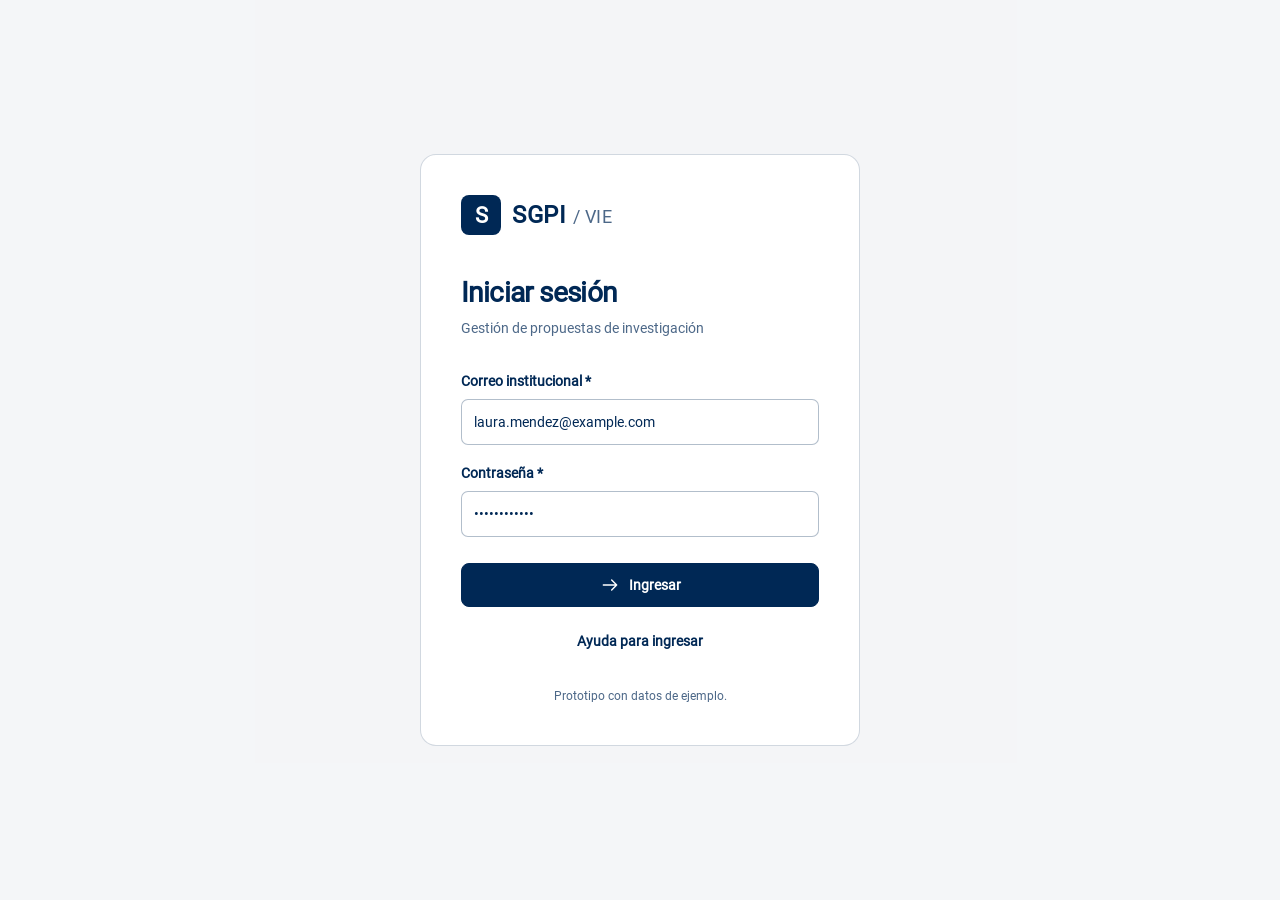
==== index.html @ 0a95ca33 "Primera version" ====
<!doctype html>
<html lang="es"><head><meta charset="utf-8"><meta name="viewport" content="width=device-width,initial-scale=1"><title>SGPI · VIE — Prototipo interactivo</title><link rel="stylesheet" href="styles.css"></head><body><div id="app"></div><div id="modal-root"></div><div id="toast" role="status" aria-live="polite"></div><script src="content.js"></script><script src="app.js"></script></body></html>
---- styles.css ----
@font-face{font-family:Roboto;src:url('assets/Roboto-Regular.ttf') format('truetype');font-style:normal;font-weight:400;font-display:swap}
:root{--blue:#002855;--red:#ef3340;--white:#fff;--line:rgba(0,40,85,.18);--muted:rgba(0,40,85,.7);--soft:rgba(0,40,85,.045);--radius:10px;--shadow:0 18px 60px rgba(0,40,85,.18)}
*{box-sizing:border-box}body{margin:0;background:var(--white);color:var(--blue);font:16px/1.5 Roboto,Arial,sans-serif}button,input,select,textarea{font:inherit;color:inherit}button,a,input,select,textarea{outline-offset:4px}button:focus-visible,a:focus-visible,input:focus-visible,select:focus-visible,textarea:focus-visible{outline:3px solid var(--red)}button,a{touch-action:manipulation}button{cursor:pointer}button:disabled{cursor:not-allowed;opacity:.42}a{color:inherit}button svg{flex-shrink:0}.icon{width:20px;height:20px;fill:none;stroke:currentColor;stroke-width:1.7;stroke-linecap:round;stroke-linejoin:round}.app{display:grid;grid-template-columns:232px 1fr;min-height:100vh}.sidebar{background:var(--blue);color:white;padding:34px 20px 24px;display:flex;flex-direction:column;gap:30px;position:fixed;top:0;bottom:0;width:232px;z-index:10}.brand{display:flex;align-items:center;gap:11px}.brand-mark{width:40px;height:40px;background:white;color:var(--blue);display:grid;place-items:center;font-weight:700;font-size:22px;border-radius:8px;border-bottom:4px solid var(--red)}.brand-name{font-size:24px;font-weight:700;letter-spacing:.5px}.brand-sub{font-size:11px;opacity:.76;margin-top:-2px}.nav-title{font-size:10px;letter-spacing:1.8px;opacity:.6;margin:0 12px 10px}.nav-group{display:grid;gap:5px}.nav-item{display:flex;align-items:center;gap:12px;text-align:left;border:0;background:transparent;color:white;width:100%;padding:12px;border-radius:8px;min-height:46px;font-size:14px;line-height:20px}.nav-item.active{background:white;color:var(--blue);font-weight:700}.nav-item:hover:not(.active){background:rgba(255,255,255,.1)}.sidebar-foot{margin-top:auto;font-size:11px;padding:16px 12px 0;border-top:1px solid rgba(255,255,255,.24);opacity:.8}.main{grid-column:2;min-width:0}.topbar{height:80px;border-bottom:1px solid var(--line);padding:0 40px;display:flex;align-items:center;justify-content:space-between;gap:20px;background:white}.topbar-context{font-size:13px;display:flex;gap:12px;align-items:center}.sep{height:18px;border-left:1px solid var(--line)}.topbar-actions{display:flex;align-items:center;gap:20px}.icon-btn{display:grid;place-items:center;width:44px;height:44px;border:1px solid var(--line);border-radius:10px;background:white;position:relative}.notif-dot{position:absolute;right:9px;top:7px;width:6px;height:6px;border-radius:50%;background:var(--red)}.profile-btn{border:0;background:white;display:flex;align-items:center;gap:10px;text-align:left;line-height:18px;font-size:13px;min-height:44px}.avatar{display:grid;place-items:center;background:var(--soft);border:1px solid var(--line);border-radius:50%;width:38px;height:38px;font-size:12px;font-weight:700}.muted{color:var(--muted)}.small{font-size:13px}.micro{font-size:11px}.content{padding:30px 40px 28px;max-width:1600px;margin:auto}.breadcrumb{display:flex;align-items:center;gap:8px;font-size:12px;color:var(--muted);margin-bottom:22px}.breadcrumb button{border:0;background:transparent;padding:0;font-size:12px}.page-heading{display:flex;justify-content:space-between;gap:24px;align-items:flex-start;margin-bottom:28px}h1,h2,h3,p{margin:0}h1{font-size:32px;line-height:1.25;letter-spacing:-.6px}h2{font-size:21px;line-height:1.35;letter-spacing:-.2px}h3{font-size:16px;line-height:24px}.subtitle{font-size:14px;color:var(--muted);margin-top:9px;max-width:800px}.eyebrow{font-size:11px;font-weight:700;letter-spacing:1.4px;text-transform:uppercase;margin-bottom:10px}.action-row{display:flex;align-items:center;gap:12px;flex-wrap:wrap}.btn{min-height:44px;display:inline-flex;align-items:center;justify-content:center;gap:9px;border-radius:8px;padding:10px 18px;font-size:14px;font-weight:600;text-decoration:none;white-space:nowrap;border:1px solid var(--blue);background:var(--blue);color:white}.btn:hover{box-shadow:0 3px 0 rgba(0,40,85,.18);transform:translateY(-1px)}.btn.secondary{background:white;color:var(--blue);border-color:var(--line)}.btn.text{background:transparent;color:var(--blue);border-color:transparent;padding:10px 5px}.btn.danger{background:white;color:var(--blue);border-color:var(--red)}.btn.compact{padding:8px 12px;min-height:40px;font-size:13px}.badge{font-size:11px;font-weight:600;display:inline-flex;align-items:center;gap:6px;padding:5px 10px;border:1px solid var(--line);border-radius:20px;line-height:18px;white-space:nowrap;background:white}.badge.attention{border-color:var(--red)}.badge.solid{background:var(--blue);border-color:var(--blue);color:white}.badge .dot{width:5px;height:5px;border-radius:50%;background:currentColor}.card{border:1px solid var(--line);border-radius:12px;background:white;overflow:hidden}.card-pad{padding:24px}.section-head{display:flex;align-items:center;justify-content:space-between;gap:16px;margin-bottom:20px}.grid{display:grid;gap:20px}.grid.two{grid-template-columns:1fr 1fr}.grid.three{grid-template-columns:repeat(3,1fr)}.grid.four{grid-template-columns:repeat(4,1fr)}.stack{display:grid;gap:20px}.metric{padding:20px 24px;display:flex;flex-direction:column;gap:10px}.metric .value{font-size:32px;line-height:1.1;font-weight:700;letter-spacing:-1px}.metric .label{font-size:12px;color:var(--muted)}.metric .note{font-size:11px;display:flex;gap:6px;align-items:center}.metric .icon{width:18px;height:18px}.hero{background:var(--blue);color:white;padding:28px 32px;border-radius:12px;display:flex;justify-content:space-between;align-items:center;gap:24px;position:relative;overflow:hidden}.hero p{font-size:14px;opacity:.8;max-width:650px;margin-top:8px}.hero .btn{background:white;color:var(--blue);border-color:white}.hero:before{content:'';position:absolute;left:0;top:0;bottom:0;width:5px;background:var(--red)}.hero .eyebrow{opacity:.75}.mt{margin-top:24px}.mb{margin-bottom:24px}.two-col{display:grid;grid-template-columns:minmax(0,1fr) 310px;gap:24px}.project-name{font-weight:600;font-size:14px;display:block;line-height:21px}.project-code{font-size:11px;color:var(--muted);display:block;margin-bottom:5px}.table-wrap{width:100%;overflow-x:auto}table{width:100%;border-collapse:collapse;font-size:13px;text-align:left}th{font-size:10px;text-transform:uppercase;letter-spacing:.7px;font-weight:600;background:var(--soft);color:var(--muted);padding:13px 18px;white-space:nowrap}td{padding:17px 18px;border-top:1px solid var(--line);vertical-align:middle}tr:last-child td{border-bottom:0}td .btn{font-size:12px}tr.clickable{cursor:pointer}tr.clickable:hover{background:var(--soft)}.table-foot{padding:15px 20px;display:flex;justify-content:space-between;border-top:1px solid var(--line);font-size:12px;color:var(--muted)}.list-item{display:flex;gap:16px;align-items:flex-start;padding:18px 0;border-bottom:1px solid var(--line)}.list-item:last-child{border:0;padding-bottom:0}.list-item:first-child{padding-top:0}.list-item .list-icon{display:grid;place-items:center;min-width:38px;height:38px;background:var(--soft);border-radius:8px}.list-item p{font-size:13px;color:var(--muted);margin-top:5px}.list-item .grow{flex:1}.notice{display:flex;align-items:flex-start;gap:13px;border:1px solid var(--line);border-left:3px solid var(--blue);background:var(--soft);padding:16px 18px;border-radius:7px;font-size:13px}.notice.warning{border-left-color:var(--red);background:white}.notice .icon{flex-shrink:0}.notice strong{display:block;margin-bottom:3px;font-size:14px}.notice p{color:var(--muted)}.progress{height:5px;background:var(--soft);border-radius:4px;overflow:hidden}.progress span{display:block;height:100%;background:var(--blue);border-radius:4px}.form-layout{display:grid;grid-template-columns:204px minmax(0,1fr);gap:28px}.stepper{display:flex;flex-direction:column;gap:4px}.step{display:flex;align-items:center;gap:10px;font-size:12px;line-height:18px;min-height:43px;border:0;background:transparent;border-radius:7px;padding:8px 10px;text-align:left}.step span{display:grid;place-items:center;min-width:22px;height:22px;border:1px solid var(--line);border-radius:50%;font-size:10px}.step.active{background:var(--blue);color:white;font-weight:700}.step.active span{border-color:rgba(255,255,255,.4)}.step.done span{background:var(--soft)}.form-card{padding:26px 28px}.form-title{display:flex;justify-content:space-between;align-items:center;margin-bottom:24px}.form-title h2{font-size:20px}.field{display:flex;flex-direction:column;gap:7px;margin-bottom:18px;min-width:0}.field:last-child{margin-bottom:0}.field label{font-size:13px;font-weight:600}.field input,.field select,.field textarea{width:100%;min-height:46px;border:1px solid rgba(0,40,85,.3);border-radius:7px;background:white;padding:11px 12px;font-size:14px;line-height:22px}.field textarea{resize:vertical;min-height:100px}.field .help{font-size:11px;color:var(--muted);line-height:17px}.field.error input,.field.error textarea,.field.error select{border-color:var(--red);border-width:2px}.field .error-msg{font-size:12px;font-weight:500}.field-row{display:grid;grid-template-columns:1fr 1fr;gap:20px}.field-row.three{grid-template-columns:repeat(3,1fr)}.form-footer{display:flex;justify-content:space-between;align-items:center;margin-top:24px;padding-top:20px;border-top:1px solid var(--line);gap:16px}.saved{font-size:11px;color:var(--muted);display:flex;gap:6px;align-items:center}.tabs{display:flex;gap:22px;border-bottom:1px solid var(--line);margin-bottom:24px;overflow:auto}.tab{font-size:13px;min-height:44px;white-space:nowrap;border:0;background:transparent;padding:10px 0 12px;border-bottom:3px solid transparent}.tab.active{font-weight:700;border-bottom-color:var(--red)}.definition{display:grid;grid-template-columns:1fr 1fr;gap:20px 32px}.definition dt{font-size:11px;color:var(--muted);margin-bottom:5px}.definition dd{font-size:14px;margin:0;font-weight:500}.radio-card{position:relative;display:flex;gap:14px;border:1px solid var(--line);padding:20px;border-radius:9px;cursor:pointer}.radio-card:has(input:checked){border:2px solid var(--blue);padding:19px;background:var(--soft)}input[type=radio],input[type=checkbox]{accent-color:var(--blue);width:18px;height:18px;flex-shrink:0;cursor:pointer}.radio-card h3{margin-bottom:6px}.radio-card p{font-size:12px;color:var(--muted)}.checkline{display:flex;align-items:flex-start;gap:10px;font-size:13px;line-height:21px;margin:12px 0}.checkline input{margin-top:2px}.dropzone{border:1px dashed var(--blue);background:var(--soft);border-radius:10px;text-align:center;padding:28px}.dropzone .icon{width:30px;height:30px;margin-bottom:8px}.dropzone p{font-size:13px;margin:4px 0 16px}.doc-row{display:flex;align-items:center;gap:12px;padding:13px 0;border-bottom:1px solid var(--line)}.doc-row:last-child{border:0}.doc-icon{font-size:9px;font-weight:700;border:1px solid var(--line);border-radius:5px;padding:9px 5px}.doc-row strong{font-size:13px}.doc-row small{display:block;font-size:11px;color:var(--muted)}.doc-row .grow{flex:1}.timeline{display:grid;gap:0}.event{position:relative;padding:0 0 22px 28px;border-left:1px solid var(--line);margin-left:7px}.event:last-child{border-left:0;padding-bottom:0}.event:before{content:'';position:absolute;left:-5px;top:5px;width:9px;height:9px;border-radius:50%;background:white;border:2px solid var(--blue)}.event.current:before{background:var(--red);border-color:var(--red)}.event h3{font-size:13px}.event p{font-size:12px;color:var(--muted);margin-top:3px}.event small{font-size:10px;color:var(--muted)}.review-grid{display:grid;grid-template-columns:repeat(2,1fr);gap:10px}.review-row{display:flex;align-items:center;gap:10px;border:1px solid var(--line);border-radius:8px;padding:13px 14px;font-size:12px}.review-row .ok{font-weight:700}.review-row button{margin-left:auto;border:0;background:white;text-decoration:underline;font-size:11px}.score{font-size:46px;font-weight:700;line-height:1.2;letter-spacing:-2px}.score small{font-size:20px;font-weight:400;letter-spacing:0}.scorebar{height:8px;background:var(--soft);border-radius:4px;overflow:hidden}.scorebar span{display:block;background:var(--blue);height:100%}.pill-options{display:flex;gap:6px}.pill-options button{padding:6px 12px;border:1px solid var(--line);background:white;border-radius:6px;font-size:12px}.pill-options button.selected{color:white;background:var(--blue)}.empty{text-align:center;padding:55px 24px}.empty .icon{width:40px;height:40px;margin-bottom:18px}.empty p{max-width:440px;margin:10px auto 22px;font-size:14px;color:var(--muted)}.footer-note{display:flex;justify-content:space-between;gap:16px;color:var(--muted);font-size:10px;margin-top:28px;padding-top:16px;border-top:1px solid var(--line)}.footer-note button{border:0;background:white;color:var(--muted);font-size:10px;text-decoration:underline}.login{min-height:100vh;display:grid;grid-template-columns:49% 51%}.login-story{background:var(--blue);color:white;padding:52px 64px;display:flex;flex-direction:column;position:relative;overflow:hidden}.login-story h1{font-size:48px;line-height:1.15;letter-spacing:-1.4px;max-width:500px;margin:64px 0 24px}.login-story .intro{font-size:16px;line-height:26px;max-width:430px;opacity:.8}.login-story .paths{margin:46px 0;display:grid;gap:20px}.login-story .path{display:flex;align-items:center;gap:16px;font-size:14px}.login-story .path span{border:1px solid rgba(255,255,255,.35);border-radius:50%;width:30px;height:30px;display:grid;place-items:center;font-size:11px}.login-story .bottom{font-size:11px;opacity:.65;margin-top:auto}.login-story:after{content:'';position:absolute;right:-160px;bottom:60px;border:1px solid rgba(255,255,255,.16);width:400px;height:400px;border-radius:50%;pointer-events:none}.login-form{padding:70px;display:flex;flex-direction:column;justify-content:center}.login-form .inner{max-width:410px;width:100%;margin:auto}.login-form h2{font-size:28px;margin-bottom:10px}.login-form form{margin-top:32px}.login-form .btn{width:100%}.login-form .meta{font-size:11px;text-align:center;margin-top:24px;color:var(--muted)}.modal-backdrop{position:fixed;inset:0;background:rgba(0,40,85,.45);z-index:50;display:grid;place-items:center;padding:24px}.modal{background:white;border-radius:14px;box-shadow:var(--shadow);width:min(650px,100%);max-height:90vh;overflow:auto;padding:30px}.modal.wide{width:min(940px,100%)}.modal-head{display:flex;justify-content:space-between;align-items:flex-start;margin-bottom:24px;gap:20px}.modal-head h2{font-size:24px}.modal-head button{border:0;background:white;padding:0;width:32px;height:32px}.modal .actions{margin-top:26px;display:flex;justify-content:flex-end;gap:12px}.modal p{font-size:14px;color:var(--muted);margin-top:10px}.modal .notice p{font-size:13px;margin-top:0}.modal .role-option{display:flex;width:100%;text-align:left;gap:15px;align-items:center;padding:16px;border:1px solid var(--line);border-radius:8px;background:white;margin:10px 0}.modal .role-option:hover{border-color:var(--blue);background:var(--soft)}.role-option strong{display:block;font-size:14px}.role-option small{display:block;font-size:12px;color:var(--muted)}#toast{position:fixed;bottom:24px;right:24px;z-index:70;border:1px solid var(--line);box-shadow:var(--shadow);background:var(--blue);color:white;border-radius:9px;padding:14px 20px;font-size:14px;max-width:480px;display:none}.prototype-banner{display:flex;align-items:center;justify-content:space-between;gap:12px;padding:12px 18px;border:1px dashed var(--line);font-size:11px;border-radius:8px;margin-bottom:22px}.prototype-banner button{background:white;border:0;text-decoration:underline;font-size:11px}.accordion{border-bottom:1px solid var(--line);padding:16px 0}.accordion summary{cursor:pointer;min-height:28px;font-size:14px;font-weight:600}.accordion p{font-size:13px;color:var(--muted);margin:14px 0}.required-star{color:var(--blue)}.text-link{border:0;background:transparent;font-size:13px;padding:0;text-decoration:underline;cursor:pointer}.filters{display:flex;align-items:flex-end;gap:14px}.filters .field{flex:1;margin:0}.gantt{display:grid;grid-template-columns:210px repeat(8,1fr);gap:5px;font-size:11px;align-items:center}.gantt div{padding:8px 4px}.gantt .bar{background:var(--blue);height:12px;padding:0;border-radius:3px}.role-grid{display:grid;grid-template-columns:1fr 1fr;gap:12px}.role-card{padding:20px;border:1px solid var(--line);border-radius:10px}.role-card .btn{margin-top:14px}.result-count{font-size:13px;color:var(--muted)}.stat-strip{display:flex;gap:32px;border-top:1px solid var(--line);padding-top:20px;margin-top:20px}.stat-strip strong{font-size:20px;display:block}.stat-strip span{font-size:11px;color:var(--muted)}
@media(min-width:1600px){.content{padding:38px 56px}.topbar{padding:0 56px}}
@media(max-width:1100px){.app{grid-template-columns:190px 1fr}.sidebar{width:190px;padding:25px 14px}.content{padding:24px}.topbar{padding:0 24px}.two-col{grid-template-columns:1fr}.form-layout{grid-template-columns:175px 1fr;gap:18px}.grid.four{grid-template-columns:repeat(2,1fr)}.login-story{padding:40px}.login-form{padding:40px}.login-story h1{font-size:40px}.topbar-context{font-size:11px}.form-card{padding:22px}}
@media(max-width:750px){.app{display:block}.sidebar{position:static;width:100%;padding:15px 20px;gap:15px}.sidebar .brand-sub,.sidebar .nav-title,.sidebar-foot{display:none}.sidebar nav{display:flex;overflow:auto;gap:8px}.nav-group{display:flex;gap:8px}.nav-item{width:auto;white-space:nowrap;padding:8px 10px;font-size:12px}.sidebar>.nav-group{display:none}.nav-item .icon{display:none}.sidebar .brand{gap:8px}.brand-name{font-size:20px}.brand-mark{width:30px;height:30px;font-size:18px}.topbar{height:65px;padding:0 20px}.topbar-context .sep,.topbar-context>span:last-child{display:none}.content{padding:24px 20px}.page-heading{display:block}.page-heading>.action-row{margin-top:18px}h1{font-size:28px}.grid.two,.grid.three,.grid.four,.field-row,.field-row.three,.definition,.role-grid{grid-template-columns:1fr}.form-layout{display:block}.stepper{display:flex;flex-direction:row;overflow:auto;margin-bottom:20px}.step{white-space:nowrap}.hero{display:block;padding:24px}.hero>.btn{margin-top:20px}.filters{flex-wrap:wrap}.filters .field{min-width:45%}.form-card{padding:20px}.review-grid{grid-template-columns:1fr}.login{display:block}.login-story{padding:28px}.login-story h1{font-size:32px;margin:30px 0 15px}.login-story .paths,.login-story .bottom{display:none}.login-form{padding:35px 24px}.profile-btn .profile-text{display:none}.topbar-actions{gap:10px}.footer-note{display:block}.modal{padding:24px}.form-footer{flex-wrap:wrap}.stat-strip{gap:20px}.hero p{max-width:100%}}
.two-col{align-items:start}.stack{align-content:start}.form-card>details:last-of-type{margin-bottom:8px}.score,.metric .value{font-variant-numeric:tabular-nums}.sidebar .nav-title{color:white;opacity:.72}
.btn.compact{min-height:44px}.step{min-height:44px}.modal-head button{width:44px;height:44px;flex-shrink:0}select{min-height:44px}

/* Simplified VIE interface */
.sidebar{gap:34px}.brand-sub,.sidebar-foot{display:none}.topbar{height:72px}.topbar-context{font-size:18px;letter-spacing:.4px}.content{padding-top:36px}.micro,.project-code,.saved,.definition dt,.field .help,.doc-row small{font-size:12px}.small,.metric .label,.field label{font-size:14px}th{font-size:12px;text-transform:none;letter-spacing:0}.nav-title{font-size:12px;letter-spacing:.5px}.step{font-size:13px}.badge{font-size:12px}.hero{background:var(--soft);border:1px solid var(--line);color:var(--blue);padding:26px 28px}.hero:before{display:none}.hero .btn{background:var(--blue);color:white}.hero p{opacity:1;color:var(--muted)}.metric{gap:8px;padding:22px 24px}.login-simple{min-height:100vh;display:grid;place-items:center;background:var(--soft);padding:32px}.login-panel{width:100%;max-width:440px;background:white;border:1px solid var(--line);border-radius:16px;padding:40px}.login-panel .brand{margin-bottom:40px}.login-panel .brand-mark{background:var(--blue);color:white;border-bottom:0}.login-vie{font-weight:400;font-size:18px;color:var(--muted)}.login-panel h1{font-size:28px;margin-bottom:8px}.login-panel>p{font-size:14px}.login-panel form{margin-top:32px}.login-panel form>.btn{width:100%;margin-top:8px}.login-help{text-align:center;margin-top:12px}.login-demo{color:var(--muted);font-size:12px!important;text-align:center;margin-top:24px}@media(max-width:600px){.login-panel{padding:28px}.login-simple{padding:20px}.topbar-context{font-size:16px}.content{padding-top:24px}.hero>.btn{margin-top:20px}}
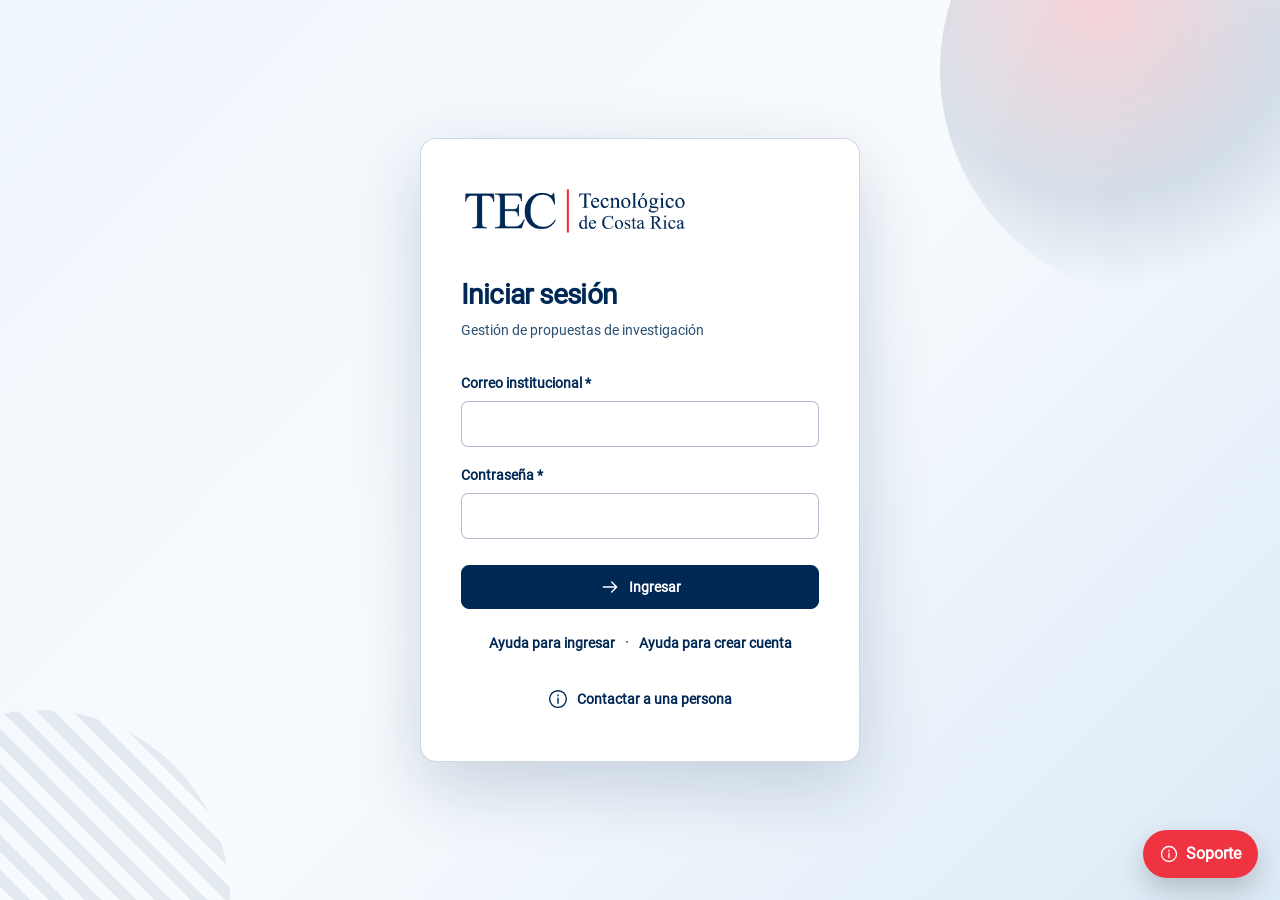
==== commit 061106ec: "Agregar redirecciones de puntos de entrada para SGPI Incorpora una redirección desde el índice raíz " ====
--- a/index.html
+++ b/index.html
@@ -1,2 +1,14 @@
 <!doctype html>
-<html lang="es"><head><meta charset="utf-8"><meta name="viewport" content="width=device-width,initial-scale=1"><title>SGPI · VIE — Prototipo interactivo</title><link rel="stylesheet" href="styles.css"></head><body><div id="app"></div><div id="modal-root"></div><div id="toast" role="status" aria-live="polite"></div><script src="content.js"></script><script src="app.js"></script></body></html>
+<html lang="es">
+<head>
+  <meta charset="utf-8">
+  <meta http-equiv="refresh" content="0; url=/frontend/html/SGPI.html">
+  <title>SGPI · VIE</title>
+  <script>
+    window.location.replace("/frontend/html/SGPI.html");
+  </script>
+</head>
+<body>
+  <p>Cargando SGPI... <a href="/frontend/html/SGPI.html">Haz clic aquí si no redirige automáticamente</a>.</p>
+</body>
+</html>
